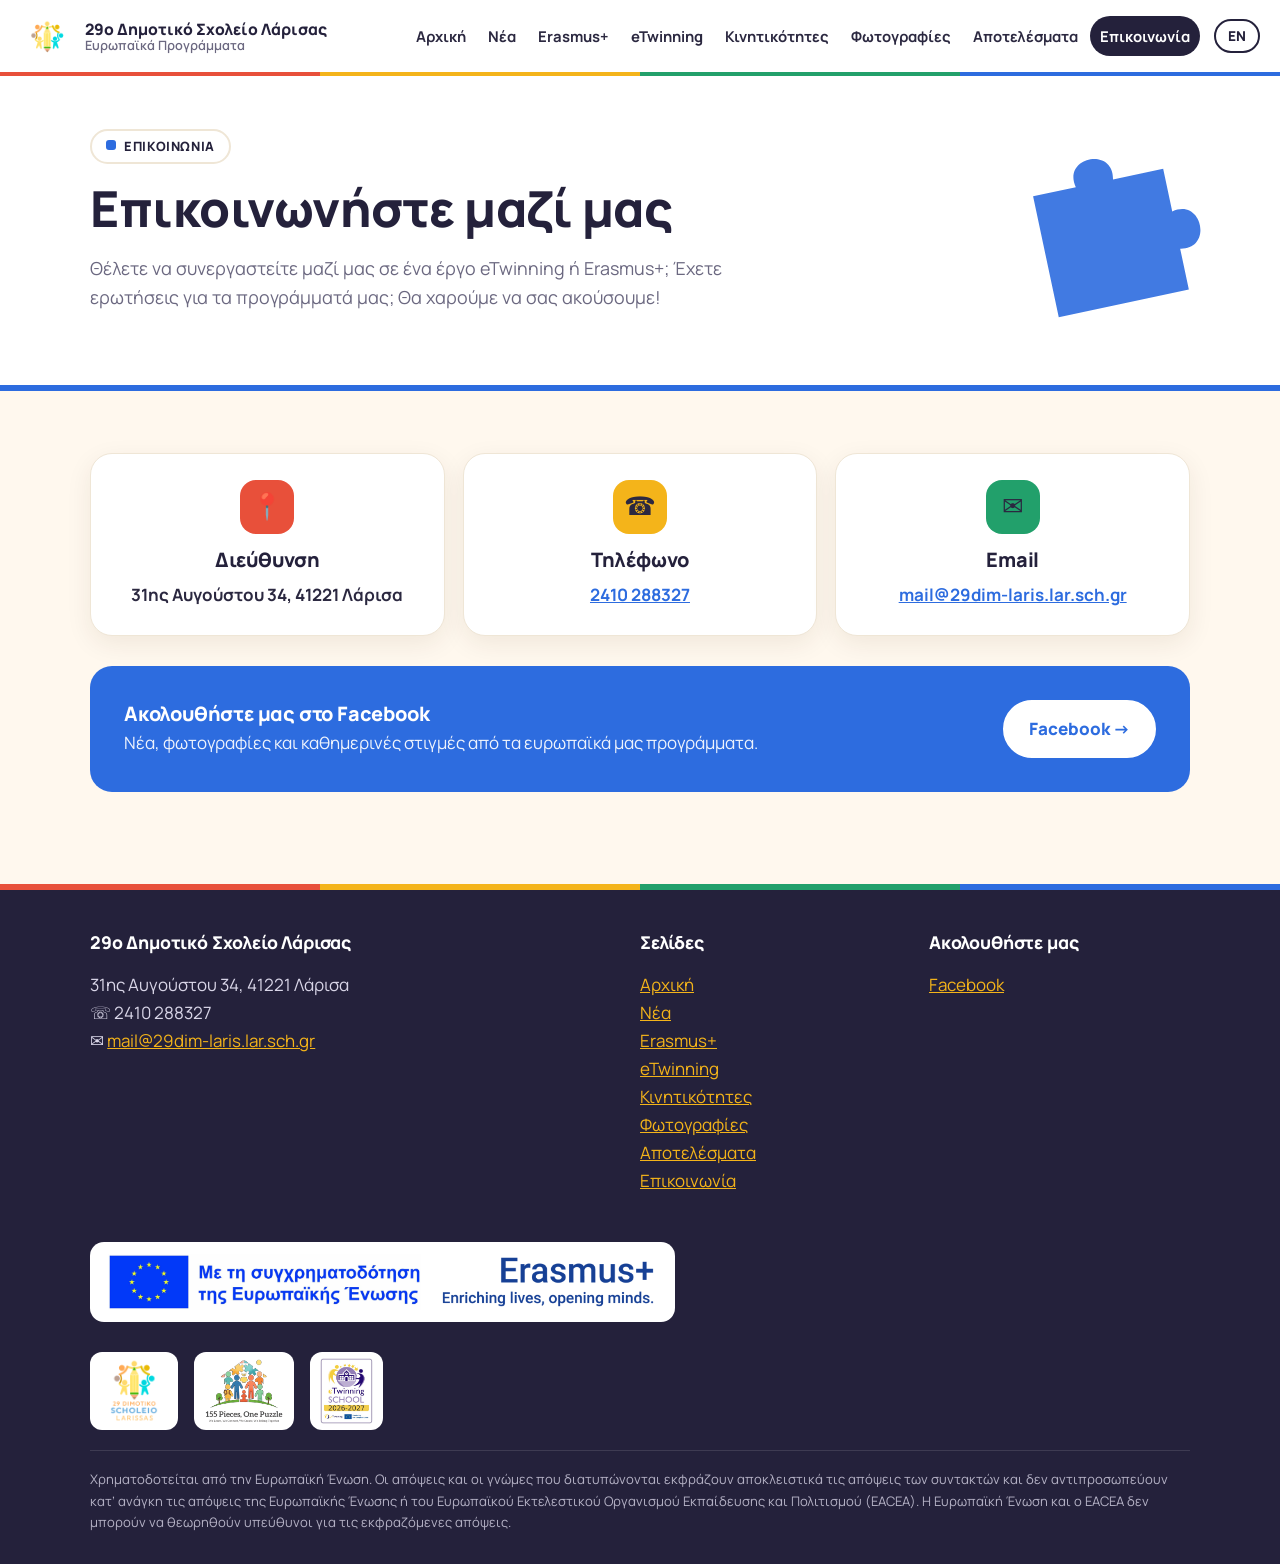
==== contact.html @ d01c560a "Add files via upload" ====
<!DOCTYPE html>
<html lang="el">
<head>
<meta charset="UTF-8">
<meta name="viewport" content="width=device-width, initial-scale=1.0">
<title>Επικοινωνία · 29ο Δημοτικό Σχολείο Λάρισας</title>
<script>try{if(localStorage.getItem("lang")==="en")document.documentElement.classList.add("l-en")}catch(e){}</script>
<link href="https://fonts.googleapis.com/css2?family=Manrope:wght@400;600;700;800&display=swap" rel="stylesheet">
<link rel="icon" href="logo-school-icon.png">
<link rel="stylesheet" href="style.css?v=6">
</head>
<body>

<div class="hero page-hero">
  <div class="wrap">
    <span class="kicker"><span data-l="el">Επικοινωνία</span><span data-l="en">Contact</span></span>
    <h1><span data-l="el">Επικοινωνήστε μαζί μας</span><span data-l="en">Get in touch</span></h1>
    <p data-l="el">Θέλετε να συνεργαστείτε μαζί μας σε ένα έργο eTwinning ή Erasmus+; Έχετε ερωτήσεις για τα προγράμματά μας; Θα χαρούμε να σας ακούσουμε!</p>
    <p data-l="en">Would you like to work with us on an eTwinning or Erasmus+ project? Do you have questions about our programmes? We'd love to hear from you!</p>
  </div>
</div>

<section>
  <div class="wrap">
    <!-- Τα στοιχεία συμπληρώνονται αυτόματα από το script.js (ενότητα SCHOOL) -->
    <div class="contact-grid">
      <div class="card"><div class="icon">📍</div><h3><span data-l="el">Διεύθυνση</span><span data-l="en">Address</span></h3><p data-fill="address"></p></div>
      <div class="card"><div class="icon">☎️</div><h3><span data-l="el">Τηλέφωνο</span><span data-l="en">Phone</span></h3><p data-fill="phone"></p></div>
      <div class="card"><div class="icon">✉️</div><h3>Email</h3><p data-fill="email"></p></div>
    </div>

    <div class="fb-banner" style="margin-top:30px">
      <div>
        <h3><span data-l="el">Ακολουθήστε μας στο Facebook</span><span data-l="en">Follow us on Facebook</span></h3>
        <p data-l="el">Νέα, φωτογραφίες και καθημερινές στιγμές από τα ευρωπαϊκά μας προγράμματα.</p>
        <p data-l="en">News, photos and everyday moments from our European projects.</p>
      </div>
      <a class="btn" data-fill="facebook" href="#" target="_blank" rel="noopener">Facebook →</a>
    </div>
  </div>
</section>

<script src="script.js?v=6"></script>
</body>
</html>
---- style.css ----
/* ================================================================
   29ο Δημοτικό Σχολείο Λάρισας · European Projects
   Κοινό στυλ για όλες τις σελίδες — θέμα «Παζλ»
   ================================================================ */
:root{
  /* Τα 4 χρώματα του παζλ */
  --red:#e8503a;--yellow:#f4b41a;--green:#22a06b;--blue:#2d6cdf;
  --ink:#24213b;--cream:#fff8ee;--card:#ffffff;--text:#2b2840;--muted:#6b6880;--line:#efe6d6;
  --radius:22px;--shadow:0 8px 26px rgba(60,40,10,.08);
  --accent:var(--blue);
}
*{box-sizing:border-box}
html{scroll-behavior:smooth}
body{margin:0;font-family:"Manrope",system-ui,sans-serif;background:var(--cream);color:var(--text);line-height:1.65;font-size:17px}
h1,h2,h3,h4{font-family:"Manrope",system-ui,sans-serif;font-weight:800;line-height:1.2;margin:0 0 .5em;color:var(--ink);letter-spacing:-.01em}
a{color:var(--blue)}
img{max-width:100%;display:block}
.wrap{max-width:1140px;margin:0 auto;padding:0 20px}
.c-red{color:var(--red)}.c-yellow{color:#d39200}.c-green{color:var(--green)}.c-blue{color:var(--blue)}

/* ---------- Γλώσσα: ΕΛ / EN ---------- */
html:not(.l-en) [data-l="en"]{display:none!important}
html.l-en [data-l="el"]{display:none!important}

/* ---------- Header ---------- */
header{position:sticky;top:0;z-index:50;background:rgba(255,255,255,.96);backdrop-filter:blur(8px);border-bottom:1px solid var(--line)}
header::after{content:"";position:absolute;left:0;right:0;bottom:-4px;height:4px;background:linear-gradient(90deg,var(--red) 0 25%,var(--yellow) 25% 50%,var(--green) 50% 75%,var(--blue) 75%)}
.nav{display:flex;align-items:center;height:72px;gap:14px}
.brand{display:flex;align-items:center;gap:11px;text-decoration:none;color:var(--ink);line-height:1.15;margin-right:auto}
.brand .logo{width:54px;height:54px;object-fit:contain;flex:none}
.brand b{display:block;font-weight:800;font-size:.98rem;white-space:nowrap}
.brand small{white-space:nowrap}
header .wrap{max-width:1280px}
.brand small{display:block;font-weight:600;color:var(--muted);font-size:.8rem}
.menu{display:flex;gap:2px;list-style:none;margin:0;padding:0}
.menu a{display:block;padding:8px 10px;border-radius:999px;text-decoration:none;color:var(--text);font-weight:700;font-size:.93rem;white-space:nowrap}
.menu a:hover{background:#fbf1e1}
.menu a.active{background:var(--ink);color:#fff}
.langbtn{border:2px solid var(--ink);background:#fff;color:var(--ink);font-weight:800;border-radius:999px;padding:6px 12px;cursor:pointer;font-family:inherit;font-size:.85rem}
.langbtn:hover{background:var(--ink);color:#fff}
.burger{display:none;background:none;border:0;font-size:28px;cursor:pointer;color:var(--ink);padding:0 4px}
@media(max-width:1250px){
  .burger{display:block}
  .menu{display:none;position:absolute;top:76px;left:0;right:0;background:#fff;flex-direction:column;padding:10px 20px 18px;box-shadow:var(--shadow)}
  .menu.open{display:flex}
  .menu a{font-size:1rem;padding:10px 14px}
}
@media(max-width:520px){.brand small{display:none}.brand b{font-size:.86rem;white-space:normal}.brand .logo{width:44px;height:44px}.nav{gap:8px}}

/* ---------- Αρχική: hero ---------- */
.hero{padding:70px 0 90px;position:relative;overflow:hidden}
.hero-grid{display:grid;grid-template-columns:1.15fr .85fr;gap:40px;align-items:center}
.hero h1{font-size:clamp(2.3rem,5.4vw,3.9rem);line-height:1.08;margin-bottom:.35em}
.hero .slogan{font-weight:800;font-size:clamp(1.05rem,2.3vw,1.35rem);margin:0 0 18px}
.hero p{max-width:620px;font-size:1.12rem;color:var(--muted)}
.hero-art img{width:100%;max-width:400px;margin-left:auto;display:block;background:#fff;border-radius:32px;padding:22px;box-shadow:0 14px 34px rgba(60,40,10,.12);transform:rotate(2deg)}
@media(max-width:820px){.hero-grid{grid-template-columns:1fr}.hero-art img{max-width:280px;margin:0 auto}.hero{padding-top:40px}}
.kicker{display:inline-block;background:#fff;border:2px solid var(--line);color:var(--ink);font-weight:800;padding:5px 14px;border-radius:999px;font-size:.8rem;letter-spacing:.05em;text-transform:uppercase;margin-bottom:18px}
.kicker::before{content:"";display:inline-block;width:10px;height:10px;border-radius:3px;background:var(--accent);margin-right:8px;vertical-align:1px}

/* ---------- Υπόλοιπες σελίδες: hero ---------- */
.page-hero{padding:56px 0 54px;background:#fff;border-bottom:6px solid var(--accent)}
.page-hero h1{font-size:clamp(2rem,4.6vw,3.1rem)}
.page-hero p{max-width:640px}
.page-hero::after{content:"";position:absolute;right:6%;top:50%;width:190px;height:190px;transform:translateY(-50%) rotate(-12deg);background:var(--accent);opacity:.9;
  -webkit-mask:url("data:image/svg+xml,%3Csvg xmlns='http://www.w3.org/2000/svg' viewBox='0 0 100 100'%3E%3Cpath d='M15 25 H38 C34 8 62 8 58 25 H85 V48 C102 44 102 72 85 68 V90 H15 Z'/%3E%3C/svg%3E") center/contain no-repeat;
          mask:url("data:image/svg+xml,%3Csvg xmlns='http://www.w3.org/2000/svg' viewBox='0 0 100 100'%3E%3Cpath d='M15 25 H38 C34 8 62 8 58 25 H85 V48 C102 44 102 72 85 68 V90 H15 Z'/%3E%3C/svg%3E") center/contain no-repeat}
@media(max-width:820px){.page-hero::after{width:90px;height:90px;top:24px;right:16px;transform:rotate(-12deg);opacity:.25}}
.hero.et{--accent:var(--yellow)}
.hero.news{--accent:var(--green)}
.has-badge::after{display:none}
.hero-badge{position:absolute;right:7%;top:50%;transform:translateY(-50%) rotate(3deg);height:220px;width:auto;box-shadow:0 12px 28px rgba(60,40,10,.15);border-radius:16px}
@media(max-width:820px){.hero-badge{position:static;transform:rotate(2deg);height:150px;display:block;margin:0 auto 20px}}
.card-badge{float:right;height:110px;width:auto;margin:0 0 10px 16px;position:relative;border-radius:10px}
.card-badge.eu{height:auto;width:150px;margin-top:8px}
.hero-eu{position:absolute;right:6%;top:50%;transform:translateY(-50%);display:flex;flex-direction:column;align-items:flex-end;gap:16px}
.hero-eu img{width:300px;height:auto}
.hero-eu img[src^="logo-erasmus"]{width:210px}
@media(max-width:980px){.hero-eu{position:static;transform:none;align-items:flex-start;padding:0 20px 18px;flex-direction:row;flex-wrap:wrap}.hero-eu img{width:220px}.hero-eu img[src^="logo-erasmus"]{width:150px}}
.eu-logos{display:flex;gap:18px;flex-wrap:wrap;align-items:center;margin-top:30px;background:#fff;border-radius:14px;padding:12px 18px;width:fit-content;max-width:100%}
.eu-logos img{height:56px;width:auto;max-width:100%}
.hero.mob{--accent:var(--green)}
.hero.gal{--accent:var(--red)}
.hero.res{--accent:var(--red)}
.et-page{--accent:var(--yellow)}

.btns{display:flex;gap:12px;flex-wrap:wrap;margin-top:28px}
.btn{display:inline-block;padding:13px 24px;border-radius:999px;font-weight:800;text-decoration:none;background:var(--red);color:#fff;border:2px solid var(--red)}
.btn:hover{filter:brightness(1.06)}
.btn.ghost{background:transparent;color:var(--ink);border-color:var(--ink)}
.btn.dark{background:var(--ink);border-color:var(--ink);color:#fff}

/* ---------- Sections ---------- */
section{padding:62px 0}
.section-title{text-align:center;margin-bottom:36px}
.section-title h2{display:inline-block;font-size:clamp(1.6rem,3.4vw,2.2rem)}
.section-title h2::after{content:"";display:block;width:90px;height:8px;margin:12px auto 0;border-radius:6px;background:linear-gradient(90deg,var(--red) 0 25%,var(--yellow) 25% 50%,var(--green) 50% 75%,var(--blue) 75%)}
.section-title p{color:var(--muted);max-width:700px;margin:0 auto}

/* Αριθμοί σαν κομμάτια παζλ */
.stats{display:grid;grid-template-columns:repeat(4,1fr);gap:18px;margin-top:-20px;position:relative}
.stat{--c:var(--red);position:relative;background:var(--c);color:#fff;border-radius:18px;padding:26px 16px 22px;text-align:center}
.stat::before{content:"";position:absolute;top:-16px;left:50%;width:34px;height:34px;margin-left:-17px;border-radius:50%;background:var(--c)}
.stat:nth-child(2){--c:#e7a400}.stat:nth-child(3){--c:var(--green)}.stat:nth-child(4){--c:var(--blue)}
.stat b{position:relative;display:block;font-size:2.6rem;line-height:1.05;font-weight:800}
.stat span{position:relative;font-weight:700;font-size:.95rem;opacity:.95}
@media(max-width:820px){.stats{grid-template-columns:repeat(2,1fr);row-gap:30px}}

.grid2{display:grid;grid-template-columns:1fr 1fr;gap:22px}
.grid3{display:grid;grid-template-columns:repeat(3,1fr);gap:20px}
@media(max-width:860px){.grid2,.grid3{grid-template-columns:1fr}}
.card{background:var(--card);border-radius:var(--radius);box-shadow:var(--shadow);padding:26px;border:1px solid var(--line)}
.prog-card{--c:var(--blue);text-decoration:none;color:inherit;transition:transform .15s,box-shadow .15s;display:block;position:relative;overflow:hidden}
.prog-card::before{content:"";position:absolute;right:-30px;top:-30px;width:110px;height:110px;border-radius:50%;background:var(--c);opacity:.12}
.prog-card:hover{transform:translateY(-4px) rotate(-.4deg);box-shadow:0 14px 30px rgba(60,40,10,.12)}
.prog-card.et{--c:#e7a400}.prog-card.mob{--c:var(--green)}.prog-card.gal{--c:var(--red)}.prog-card.res{--c:var(--blue)}
.prog-card .more{font-weight:800;color:var(--c)}
.icon{width:54px;height:54px;border-radius:16px;background:var(--c,var(--blue));display:grid;place-items:center;font-size:1.6rem;margin-bottom:14px}

/* ---------- Χρονολόγιο έργων ---------- */
.timeline{position:relative;margin-left:12px;padding-left:36px;border-left:4px dashed #e3d4bb}
.year{position:relative;margin:0 0 24px}
.year::before{content:"";position:absolute;left:-52px;top:2px;width:28px;height:28px;border-radius:8px;background:var(--accent);transform:rotate(12deg);box-shadow:0 0 0 5px var(--cream)}
.year h2{font-size:1.6rem;margin-bottom:14px}
.project{background:var(--card);border-radius:var(--radius);box-shadow:var(--shadow);padding:28px;margin-bottom:22px;border:1px solid var(--line);border-top:6px solid var(--accent)}
.project h3{font-size:1.45rem;margin-bottom:6px}
.sub{margin:0;color:var(--muted);font-weight:700}
.meta{display:flex;flex-wrap:wrap;gap:8px;margin:10px 0 14px}
.tag{font-size:.8rem;font-weight:800;padding:4px 12px;border-radius:999px;background:#f3ecdf;color:var(--ink)}
.tag.live{background:#dcf3e7;color:#127048}
.tag.done{background:#ecebf1;color:#555}
.tag.y{background:#fdf0cc;color:#7a5600}
details{margin-top:14px;border-top:1px dashed var(--line);padding-top:12px}
summary{cursor:pointer;font-weight:800;color:var(--red)}
details h4{margin:18px 0 6px;font-size:1.08rem}
details ul{margin:0;padding-left:20px}
.jump{display:flex;gap:8px;flex-wrap:wrap;justify-content:center;margin-bottom:34px}
.jump a,.chip{padding:8px 17px;border-radius:999px;background:#fff;border:2px solid var(--line);text-decoration:none;font-weight:800;color:var(--ink);cursor:pointer;font-family:inherit;font-size:.92rem}
.jump a:hover,.chip:hover{border-color:var(--ink)}
.chip.on{border-color:var(--ink);background:var(--ink);color:#fff}

/* ---------- Χρονολόγιο κινητικοτήτων ---------- */
.mobs{position:relative;margin-left:12px;padding-left:36px;border-left:4px dashed #e3d4bb}
.mobi{position:relative;background:var(--card);border-radius:var(--radius);box-shadow:var(--shadow);padding:20px 24px;margin-bottom:18px;border:1px solid var(--line);border-left:8px solid var(--c,var(--blue))}
.mobi::before{content:"";position:absolute;left:-55px;top:20px;width:24px;height:24px;border-radius:7px;background:var(--c,var(--blue));transform:rotate(12deg);box-shadow:0 0 0 5px var(--cream)}
.mobi .when{font-weight:800;color:var(--c);font-size:.88rem;text-transform:uppercase;letter-spacing:.04em}
.mobi h3{font-size:1.2rem;margin:4px 0 4px}
.mobi p{margin:0;color:var(--muted)}
.mobi .flag{font-size:1.6rem;float:right;margin-left:10px}
.mobi[data-t~="shadow"]{--c:var(--red)}
.mobi[data-t~="course"]{--c:var(--blue)}
.mobi[data-t~="visit"]{--c:#d39200}
.mobi[data-t~="pupils"]{--c:var(--green)}
.legend{display:flex;flex-wrap:wrap;gap:8px;justify-content:center;margin-bottom:32px}

/* ---------- Upcoming ---------- */
.upcoming .card b{display:block;color:var(--red);font-weight:800;font-size:.84rem;text-transform:uppercase;letter-spacing:.05em}
.upcoming h4{margin:6px 0 4px}
.upcoming p{margin:0;color:var(--muted)}

/* ---------- Gallery ---------- */
.album{margin-bottom:46px}
.album h2{font-size:1.45rem}
.album > p{color:var(--muted);margin-top:-6px}
.gallery{display:grid;grid-template-columns:repeat(auto-fill,minmax(200px,1fr));gap:14px}
.gallery img{width:100%;aspect-ratio:4/3;object-fit:cover;border-radius:16px;cursor:zoom-in;box-shadow:var(--shadow);border:5px solid #fff;transition:transform .15s}
.gallery img:nth-child(odd):hover{transform:rotate(-1.5deg) scale(1.03)}
.gallery img:nth-child(even):hover{transform:rotate(1.5deg) scale(1.03)}
.empty{grid-column:1/-1;border:3px dashed #e3d4bb;border-radius:var(--radius);padding:34px;text-align:center;color:var(--muted);font-weight:700;background:#fff}
.lightbox{position:fixed;inset:0;background:rgba(20,16,35,.93);display:none;align-items:center;justify-content:center;z-index:100;padding:20px;flex-direction:column}
.lightbox.open{display:flex}
.lightbox img{max-height:80vh;max-width:92vw;border-radius:10px}
.lightbox .cap{color:#fff;margin-top:12px;text-align:center;max-width:700px}
.lightbox button{position:absolute;background:rgba(255,255,255,.15);color:#fff;border:0;font-size:30px;width:52px;height:52px;border-radius:50%;cursor:pointer}
.lightbox .x{top:18px;right:18px}
.lightbox .prev{left:14px;top:50%}
.lightbox .next{right:14px;top:50%}

/* ---------- Αποτελέσματα / Υλικό ---------- */
.res-list{display:grid;grid-template-columns:repeat(auto-fill,minmax(300px,1fr));gap:16px}
.res-item{display:flex;gap:14px;align-items:flex-start;background:var(--card);border-radius:18px;box-shadow:var(--shadow);border:1px solid var(--line);padding:18px 20px;text-decoration:none;color:inherit}
a.res-item:hover{border-color:var(--ink)}
.res-item .ic{font-size:1.8rem;line-height:1}
.res-item h4{margin:0 0 4px;font-size:1.02rem}
.res-item p{margin:0;color:var(--muted);font-size:.92rem}
.soon{display:inline-block;margin-top:6px;font-size:.75rem;font-weight:800;background:#fdf0cc;color:#7a5600;padding:2px 9px;border-radius:999px}

/* ---------- Επικοινωνία ---------- */
.contact-grid{display:grid;grid-template-columns:repeat(3,1fr);gap:18px}
@media(max-width:860px){.contact-grid{grid-template-columns:1fr}}
.contact-grid .card{text-align:center}
.contact-grid .card .icon{margin:0 auto 14px}
.contact-grid .card:nth-child(1){--c:var(--red)}.contact-grid .card:nth-child(2){--c:var(--yellow)}.contact-grid .card:nth-child(3){--c:var(--green)}
.contact-grid .card p{margin:0;font-weight:700;word-break:break-word}
.fb-banner{background:var(--blue);color:#fff;border-radius:var(--radius);padding:34px;display:flex;align-items:center;justify-content:space-between;gap:20px;flex-wrap:wrap}
.fb-banner h3{color:#fff;margin:0 0 4px}
.fb-banner p{margin:0;opacity:.92}
.fb-banner .btn{background:#fff;color:var(--blue);border-color:#fff}

.proj-logo{float:right;width:190px;margin:0 0 12px 20px;background:#fff}
@media(max-width:640px){.proj-logo{float:none;display:block;width:200px;margin:0 auto 16px}}
details{clear:both}

/* ---------- Νέα ---------- */
.hero.news{--accent:var(--green)}
.news-grid{display:grid;grid-template-columns:repeat(auto-fit,minmax(260px,360px));gap:22px;justify-content:center}
.ncard{display:flex;flex-direction:column;background:var(--card);border:1px solid var(--line);border-radius:var(--radius);box-shadow:var(--shadow);overflow:hidden;text-decoration:none;color:inherit;transition:transform .15s,box-shadow .15s}
.ncard:hover{transform:translateY(-4px);box-shadow:0 14px 30px rgba(60,40,10,.12)}
.ncard .thumb{position:relative;aspect-ratio:16/10;overflow:hidden;background:#f3ecdf}
.ncard .thumb img{width:100%;height:100%;object-fit:cover;transition:transform .3s}
.ncard:hover .thumb img{transform:scale(1.04)}
.ncard .cat{position:absolute;left:14px;top:14px;background:#fff;color:var(--ink);font-weight:800;font-size:.75rem;letter-spacing:.04em;text-transform:uppercase;padding:4px 11px;border-radius:999px;box-shadow:0 2px 8px rgba(0,0,0,.12)}
.ncard .body{padding:18px 20px 20px;display:flex;flex-direction:column;flex:1}
.ncard .date{font-size:.82rem;font-weight:800;color:var(--muted);text-transform:uppercase;letter-spacing:.04em}
.ncard h3{font-size:1.18rem;margin:6px 0 8px;color:var(--ink)}
.ncard p{margin:0 0 14px;color:var(--muted);font-size:.95rem;display:-webkit-box;-webkit-line-clamp:3;-webkit-box-orient:vertical;overflow:hidden}
.ncard .more{margin-top:auto;font-weight:800;color:var(--green);font-size:.95rem}
.center-link{text-align:center;margin-top:26px}

/* Σελίδα άρθρου */
.article-hero{background:#fff;border-bottom:6px solid var(--green);padding:46px 0 40px}
.article-hero .wrap,.article-body{max-width:820px}
.back{display:inline-block;font-weight:800;text-decoration:none;color:var(--muted);margin-bottom:18px}
.back:hover{color:var(--ink)}
.article-hero h1{font-size:clamp(1.9rem,4.6vw,2.8rem);margin:8px 0 0}
.article-hero .date{font-weight:800;color:var(--green);text-transform:uppercase;letter-spacing:.05em;font-size:.88rem}
.article-body{margin:0 auto;padding:40px 20px 10px}
.article-body .badge{float:right;width:150px;margin:4px 0 16px 26px;border-radius:12px;box-shadow:var(--shadow);transform:rotate(3deg)}
.article-body p{font-size:1.08rem}
.article-body .lead{font-size:1.25rem;font-weight:700;color:var(--ink);line-height:1.5}
.article-body .closing{font-weight:800;color:var(--green);font-size:1.15rem}
.article-photos{clear:both;display:grid;grid-template-columns:1fr 1fr;gap:14px;margin-top:30px}
.article-photos img{width:100%;aspect-ratio:4/3;object-fit:cover;border-radius:16px;cursor:zoom-in;box-shadow:var(--shadow);border:5px solid #fff}
.wide-photos{grid-template-columns:1fr}
.wide-photos img{aspect-ratio:auto}
.info-box{clear:both;display:grid;grid-template-columns:repeat(3,1fr);gap:12px;margin:26px 0 6px}
.info-box > div{background:#fff;border:1px solid var(--line);border-left:6px solid var(--blue);border-radius:14px;padding:14px 16px;font-weight:600}
.info-box b{display:block;font-size:.78rem;text-transform:uppercase;letter-spacing:.05em;color:var(--blue);margin-bottom:2px}
@media(max-width:640px){.info-box{grid-template-columns:1fr}}
.article-foot{display:flex;justify-content:space-between;gap:12px;flex-wrap:wrap;margin-top:30px;padding-top:20px;border-top:1px dashed var(--line)}
@media(max-width:640px){.article-body .badge{width:100px;margin-left:16px}.article-photos{grid-template-columns:1fr}}

/* ---------- Footer ---------- */
footer{background:var(--ink);color:#d9d6e8;padding:48px 0 30px;margin-top:30px;position:relative}
footer::before{content:"";position:absolute;left:0;right:0;top:0;height:6px;background:linear-gradient(90deg,var(--red) 0 25%,var(--yellow) 25% 50%,var(--green) 50% 75%,var(--blue) 75%)}
footer h3{color:#fff;font-size:1.1rem}
footer a{color:var(--yellow)}
.foot{display:grid;grid-template-columns:2fr 1fr 1fr;gap:28px}
@media(max-width:820px){.foot{grid-template-columns:1fr}}
.logos{display:flex;gap:16px;flex-wrap:wrap;align-items:center;margin-top:30px}
.logos img{height:78px;width:auto;background:#fff;border-radius:12px;padding:6px 10px}
.eu{margin-top:20px;padding-top:18px;border-top:1px solid rgba(255,255,255,.15);font-size:.82rem;opacity:.8}
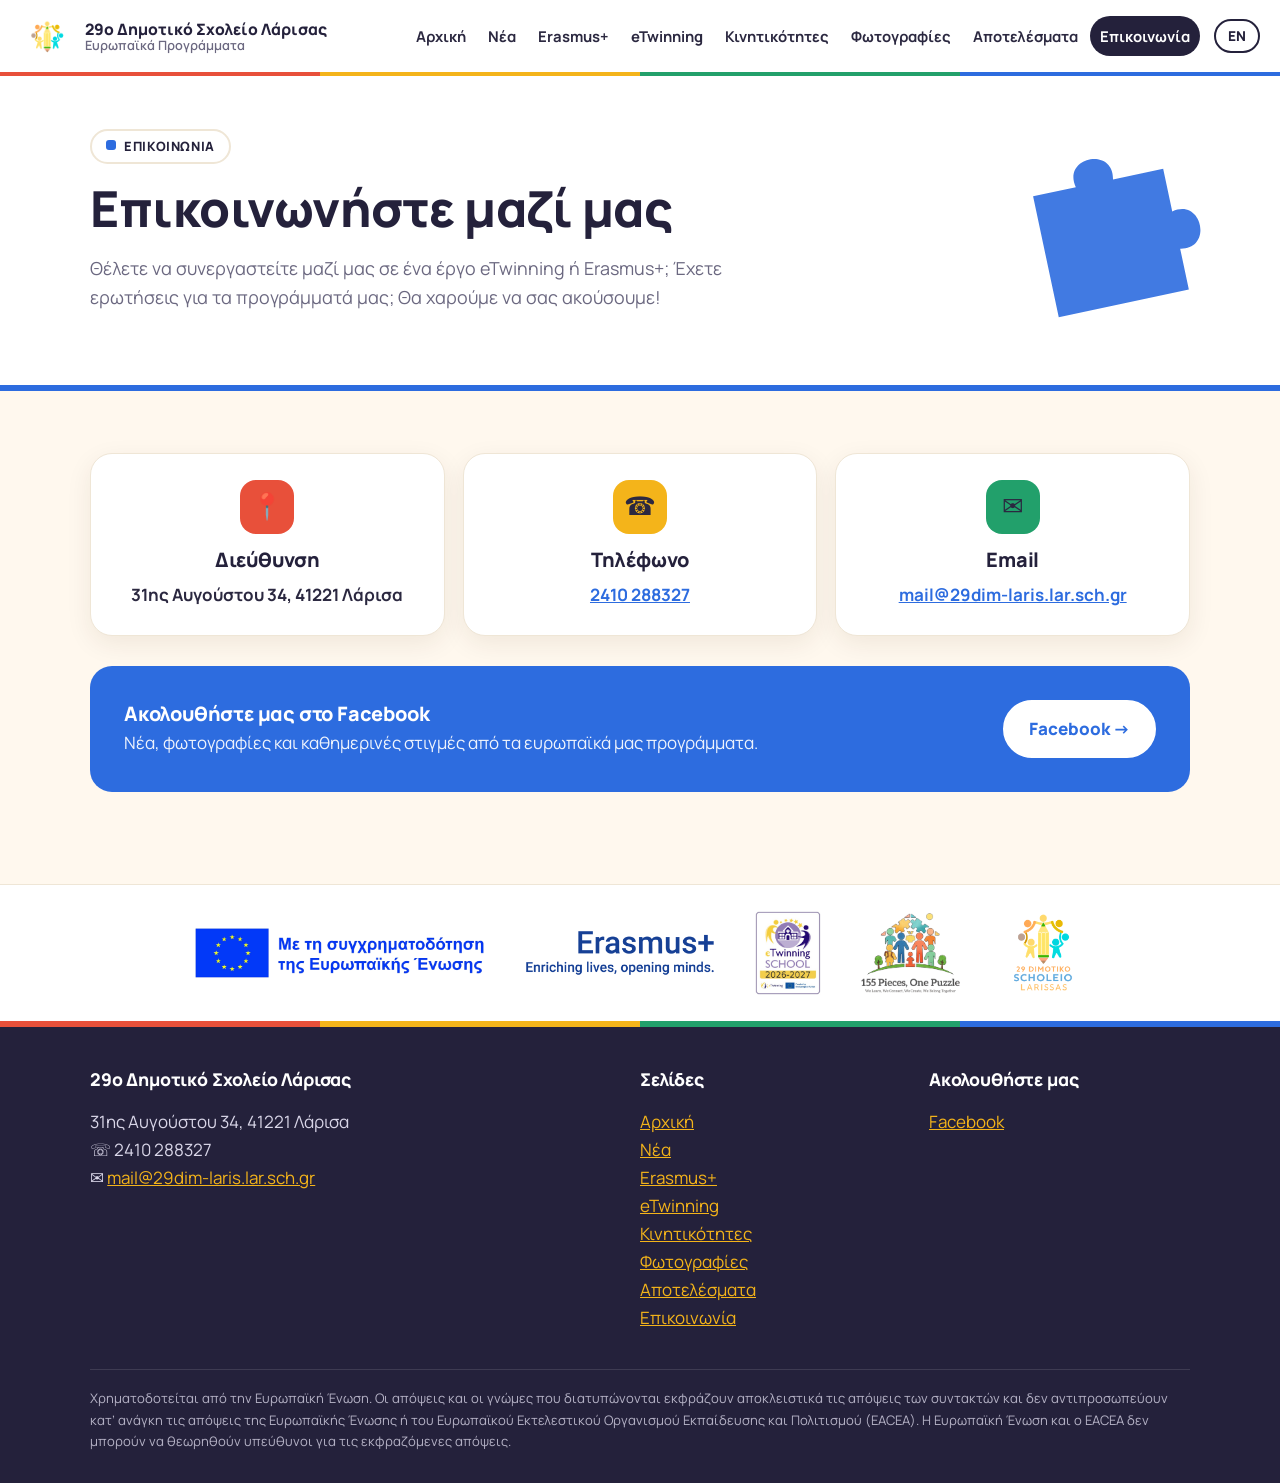
==== commit c5bf29d6: "Add files via upload" ====
--- a/contact.html
+++ b/contact.html
@@ -7,7 +7,7 @@
 <script>try{if(localStorage.getItem("lang")==="en")document.documentElement.classList.add("l-en")}catch(e){}</script>
 <link href="https://fonts.googleapis.com/css2?family=Manrope:wght@400;600;700;800&display=swap" rel="stylesheet">
 <link rel="icon" href="logo-school-icon.png">
-<link rel="stylesheet" href="style.css?v=6">
+<link rel="stylesheet" href="style.css?v=7">
 </head>
 <body>
 
@@ -40,6 +40,6 @@
   </div>
 </section>
 
-<script src="script.js?v=6"></script>
+<script src="script.js?v=7"></script>
 </body>
 </html>
--- a/style.css
+++ b/style.css
@@ -77,8 +77,7 @@
 .hero-eu img{width:300px;height:auto}
 .hero-eu img[src^="logo-erasmus"]{width:210px}
 @media(max-width:980px){.hero-eu{position:static;transform:none;align-items:flex-start;padding:0 20px 18px;flex-direction:row;flex-wrap:wrap}.hero-eu img{width:220px}.hero-eu img[src^="logo-erasmus"]{width:150px}}
-.eu-logos{display:flex;gap:18px;flex-wrap:wrap;align-items:center;margin-top:30px;background:#fff;border-radius:14px;padding:12px 18px;width:fit-content;max-width:100%}
-.eu-logos img{height:56px;width:auto;max-width:100%}
+
 .hero.mob{--accent:var(--green)}
 .hero.gal{--accent:var(--red)}
 .hero.res{--accent:var(--red)}
@@ -240,13 +239,19 @@
 .article-foot{display:flex;justify-content:space-between;gap:12px;flex-wrap:wrap;margin-top:30px;padding-top:20px;border-top:1px dashed var(--line)}
 @media(max-width:640px){.article-body .badge{width:100px;margin-left:16px}.article-photos{grid-template-columns:1fr}}
 
+/* ---------- Λωρίδα λογοτύπων ---------- */
+.logo-strip{background:#fff;border-top:1px solid var(--line);padding:26px 0;margin-top:30px}
+.logo-strip .wrap{display:flex;flex-wrap:wrap;align-items:center;justify-content:center;gap:22px 38px}
+.logo-strip img{height:84px;width:auto;max-width:100%}
+.logo-strip .eu-flag{height:52px}
+.logo-strip img[src^="logo-erasmus"]{height:50px}
+@media(max-width:640px){.logo-strip img{height:62px}.logo-strip .eu-flag{height:40px}.logo-strip img[src^="logo-erasmus"]{height:38px}}
+
 /* ---------- Footer ---------- */
-footer{background:var(--ink);color:#d9d6e8;padding:48px 0 30px;margin-top:30px;position:relative}
+footer{background:var(--ink);color:#d9d6e8;padding:48px 0 30px;margin-top:0;position:relative}
 footer::before{content:"";position:absolute;left:0;right:0;top:0;height:6px;background:linear-gradient(90deg,var(--red) 0 25%,var(--yellow) 25% 50%,var(--green) 50% 75%,var(--blue) 75%)}
 footer h3{color:#fff;font-size:1.1rem}
 footer a{color:var(--yellow)}
 .foot{display:grid;grid-template-columns:2fr 1fr 1fr;gap:28px}
 @media(max-width:820px){.foot{grid-template-columns:1fr}}
-.logos{display:flex;gap:16px;flex-wrap:wrap;align-items:center;margin-top:30px}
-.logos img{height:78px;width:auto;background:#fff;border-radius:12px;padding:6px 10px}
 .eu{margin-top:20px;padding-top:18px;border-top:1px solid rgba(255,255,255,.15);font-size:.82rem;opacity:.8}
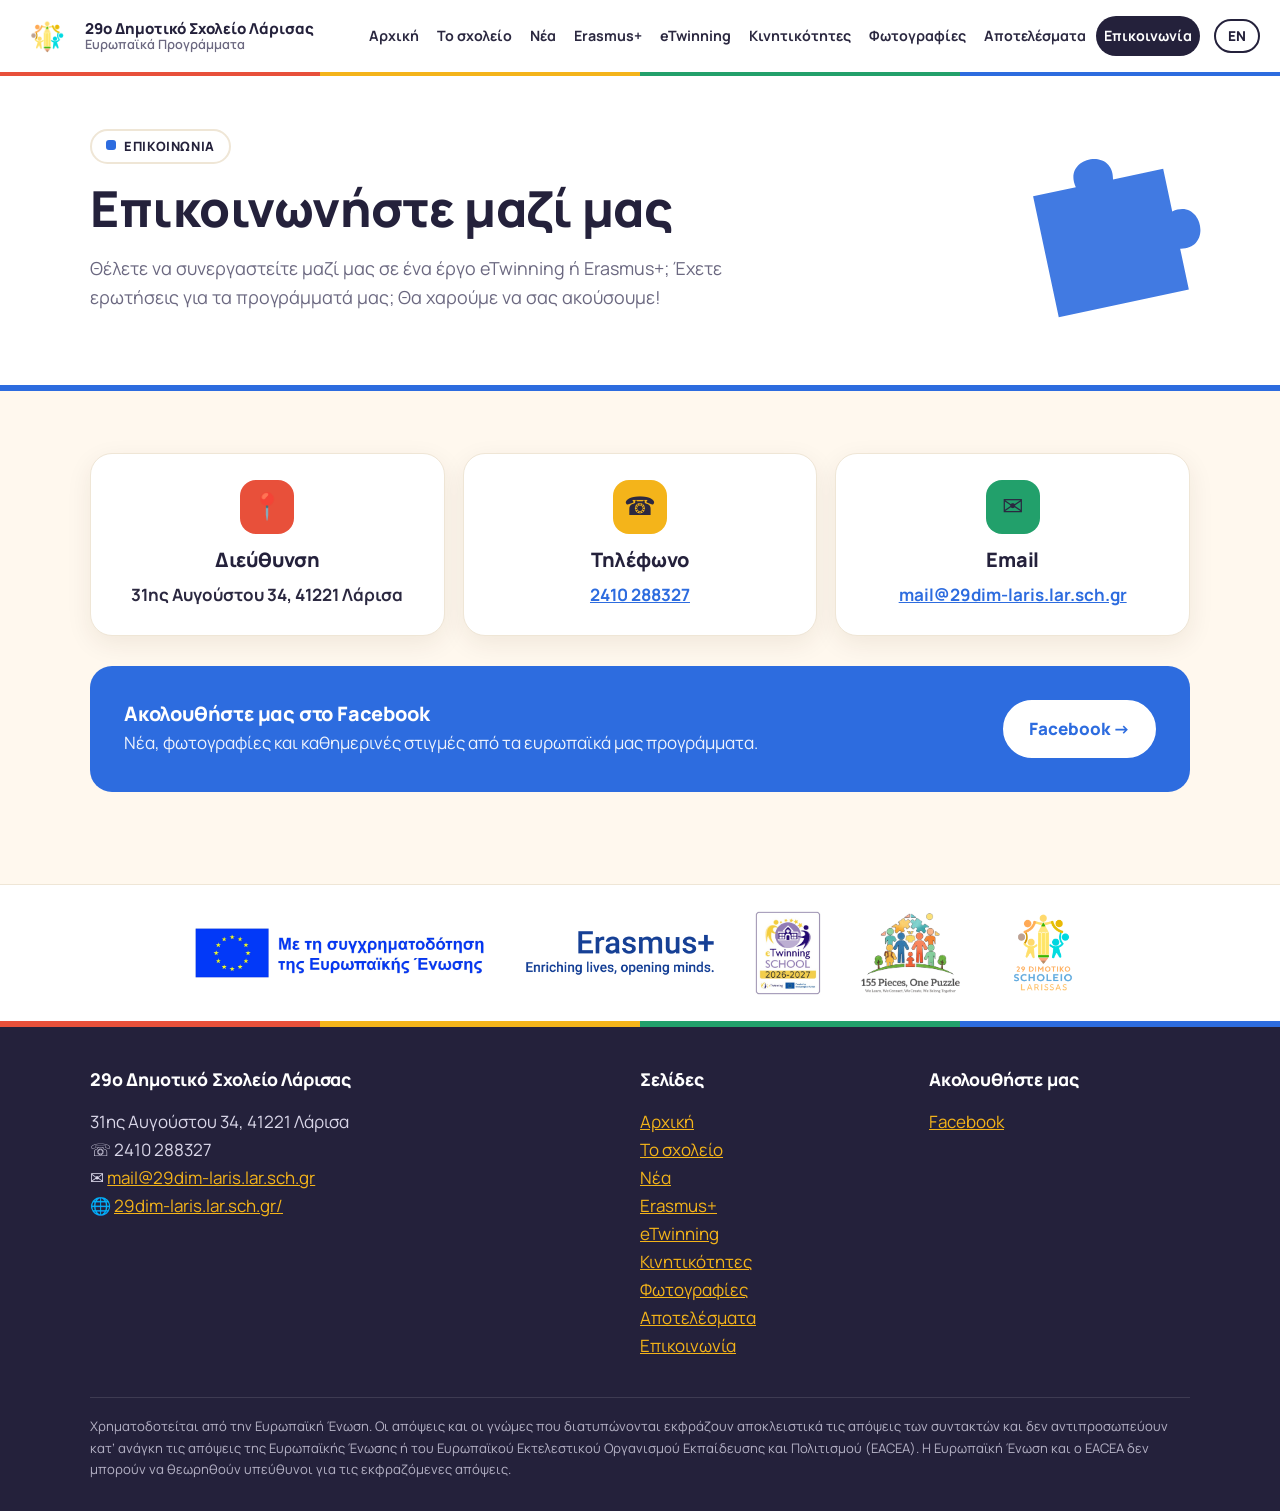
==== commit 7b03006b: "Add files via upload" ====
--- a/contact.html
+++ b/contact.html
@@ -7,7 +7,7 @@
 <script>try{if(localStorage.getItem("lang")==="en")document.documentElement.classList.add("l-en")}catch(e){}</script>
 <link href="https://fonts.googleapis.com/css2?family=Manrope:wght@400;600;700;800&display=swap" rel="stylesheet">
 <link rel="icon" href="logo-school-icon.png">
-<link rel="stylesheet" href="style.css?v=7">
+<link rel="stylesheet" href="style.css?v=12">
 </head>
 <body>
 
@@ -40,6 +40,6 @@
   </div>
 </section>
 
-<script src="script.js?v=7"></script>
+<script src="script.js?v=12"></script>
 </body>
 </html>
--- a/style.css
+++ b/style.css
@@ -28,18 +28,18 @@
 .nav{display:flex;align-items:center;height:72px;gap:14px}
 .brand{display:flex;align-items:center;gap:11px;text-decoration:none;color:var(--ink);line-height:1.15;margin-right:auto}
 .brand .logo{width:54px;height:54px;object-fit:contain;flex:none}
-.brand b{display:block;font-weight:800;font-size:.98rem;white-space:nowrap}
+.brand b{display:block;font-weight:800;font-size:.94rem;white-space:nowrap}
 .brand small{white-space:nowrap}
 header .wrap{max-width:1280px}
 .brand small{display:block;font-weight:600;color:var(--muted);font-size:.8rem}
 .menu{display:flex;gap:2px;list-style:none;margin:0;padding:0}
-.menu a{display:block;padding:8px 10px;border-radius:999px;text-decoration:none;color:var(--text);font-weight:700;font-size:.93rem;white-space:nowrap}
+.menu a{display:block;padding:8px 8px;border-radius:999px;text-decoration:none;color:var(--text);font-weight:700;font-size:.89rem;white-space:nowrap}
 .menu a:hover{background:#fbf1e1}
 .menu a.active{background:var(--ink);color:#fff}
 .langbtn{border:2px solid var(--ink);background:#fff;color:var(--ink);font-weight:800;border-radius:999px;padding:6px 12px;cursor:pointer;font-family:inherit;font-size:.85rem}
 .langbtn:hover{background:var(--ink);color:#fff}
 .burger{display:none;background:none;border:0;font-size:28px;cursor:pointer;color:var(--ink);padding:0 4px}
-@media(max-width:1250px){
+@media(max-width:1270px){
   .burger{display:block}
   .menu{display:none;position:absolute;top:76px;left:0;right:0;background:#fff;flex-direction:column;padding:10px 20px 18px;box-shadow:var(--shadow)}
   .menu.open{display:flex}
@@ -151,6 +151,65 @@
 .mobi[data-t~="visit"]{--c:#d39200}
 .mobi[data-t~="pupils"]{--c:var(--green)}
 .legend{display:flex;flex-wrap:wrap;gap:8px;justify-content:center;margin-bottom:32px}
+
+/* ---------- Κάρτες δραστηριοτήτων / αποστολών ---------- */
+.act-grid{display:grid;grid-template-columns:repeat(3,1fr);gap:14px;margin:22px 0 6px}
+@media(max-width:900px){.act-grid{grid-template-columns:1fr}}
+.act{background:#fffaf2;border:1px solid var(--line);border-top:5px solid var(--c);border-radius:16px;padding:16px 18px}
+.act > b{display:block;font-size:1.02rem;color:var(--ink)}
+.act .num{display:inline-block;margin:6px 0 8px;font-weight:800;color:var(--c);font-size:1.25rem}
+.act p,.act li{font-size:.93rem;color:var(--text)}
+.act ul{padding-left:18px;margin:0}
+.act li{margin-bottom:6px}
+.act small{color:var(--muted)}
+.missions{display:grid;grid-template-columns:repeat(auto-fill,minmax(210px,1fr));gap:10px;margin:10px 0 4px}
+.mission{background:#fffaf2;border:1px solid var(--line);border-left:5px solid var(--yellow);border-radius:12px;padding:10px 14px}
+.mission .m{font-size:.75rem;font-weight:800;text-transform:uppercase;letter-spacing:.05em;color:#b07b00}
+.mission b{display:block;color:var(--ink)}
+.mission span.s{font-size:.85rem;color:var(--muted)}
+.chips{display:flex;flex-wrap:wrap;gap:6px;margin:6px 0}
+.chips span{background:#f3ecdf;border-radius:999px;padding:3px 11px;font-size:.82rem;font-weight:700}
+.partners li{margin-bottom:3px}
+.conf{font-size:.9rem;color:var(--muted);background:#fffaf2;border:1px dashed var(--line);border-radius:12px;padding:8px 12px}
+
+/* ---------- Το σχολείο μας ---------- */
+.school-hero{--accent:var(--red)}
+@media(min-width:821px){.has-badge h1,.has-badge .wrap > p{max-width:calc(100% - 300px)}}
+.hero-badge.school-logo{background:#fff;padding:14px;height:200px}
+.about-intro{display:grid;grid-template-columns:1.4fr 1fr;gap:36px;align-items:center}
+.about-intro h2{font-size:clamp(1.5rem,3vw,2rem)}
+.facts{display:grid;grid-template-columns:1fr 1fr;gap:14px}
+.fact{background:var(--c);color:#fff;border-radius:18px;padding:22px 14px;text-align:center}
+.fact b{display:block;font-size:2.2rem;line-height:1.1;font-weight:800}
+.fact span{font-weight:700;font-size:.92rem}
+.grid4{display:grid;grid-template-columns:repeat(4,1fr);gap:18px}
+.offer{border-top:6px solid var(--c)}
+.offer h3{font-size:1.1rem}
+.offer p{font-size:.94rem;color:var(--muted);margin:0}
+.values{display:grid;grid-template-columns:repeat(4,1fr);gap:14px}
+.values > div{background:#fff;border:1px solid var(--line);border-radius:18px;padding:20px;border-left:8px solid var(--c)}
+.values b{display:block;font-size:1.2rem;color:var(--c);margin-bottom:4px}
+.values span{color:var(--muted)}
+.where{display:grid;grid-template-columns:1fr 1.2fr;gap:30px;align-items:center}
+.where .addr{font-weight:700;margin:16px 0 20px}
+.map{width:100%;height:340px;border:0;border-radius:var(--radius);box-shadow:var(--shadow)}
+@media(max-width:900px){.about-intro,.where{grid-template-columns:1fr}.grid4,.values{grid-template-columns:1fr 1fr}}
+@media(max-width:560px){.grid4,.values{grid-template-columns:1fr}}
+
+.journey{display:grid;grid-template-columns:repeat(3,1fr);gap:14px;counter-reset:s}
+.journey .step{background:#fff;border:1px solid var(--line);border-top:6px solid var(--c);border-radius:16px;padding:16px 18px}
+.journey .yr{display:block;font-weight:800;color:var(--c);font-size:.88rem;letter-spacing:.04em}
+.journey b{display:block;font-size:1.12rem;color:var(--ink);margin:2px 0 4px}
+.journey .step > span:not(.yr){color:var(--muted);font-size:.93rem}
+@media(max-width:900px){.journey{grid-template-columns:1fr 1fr}}
+@media(max-width:560px){.journey{grid-template-columns:1fr}}
+.cta{background:var(--ink);color:#e9e6f5;border-radius:var(--radius);padding:34px;display:grid;grid-template-columns:1fr auto;gap:28px;align-items:center;position:relative;overflow:hidden}
+.cta::before{content:"";position:absolute;left:0;right:0;top:0;height:6px;background:linear-gradient(90deg,var(--red) 0 25%,var(--yellow) 25% 50%,var(--green) 50% 75%,var(--blue) 75%)}
+.cta h2{color:#fff;font-size:clamp(1.4rem,3vw,1.9rem)}
+.cta .chips span{background:rgba(255,255,255,.12);color:#fff}
+.cta-btns{display:flex;flex-direction:column;gap:12px}
+.cta .btn.ghost{color:#fff;border-color:rgba(255,255,255,.6)}
+@media(max-width:760px){.cta{grid-template-columns:1fr;padding:24px}.cta-btns{flex-direction:row;flex-wrap:wrap}}
 
 /* ---------- Upcoming ---------- */
 .upcoming .card b{display:block;color:var(--red);font-weight:800;font-size:.84rem;text-transform:uppercase;letter-spacing:.05em}
